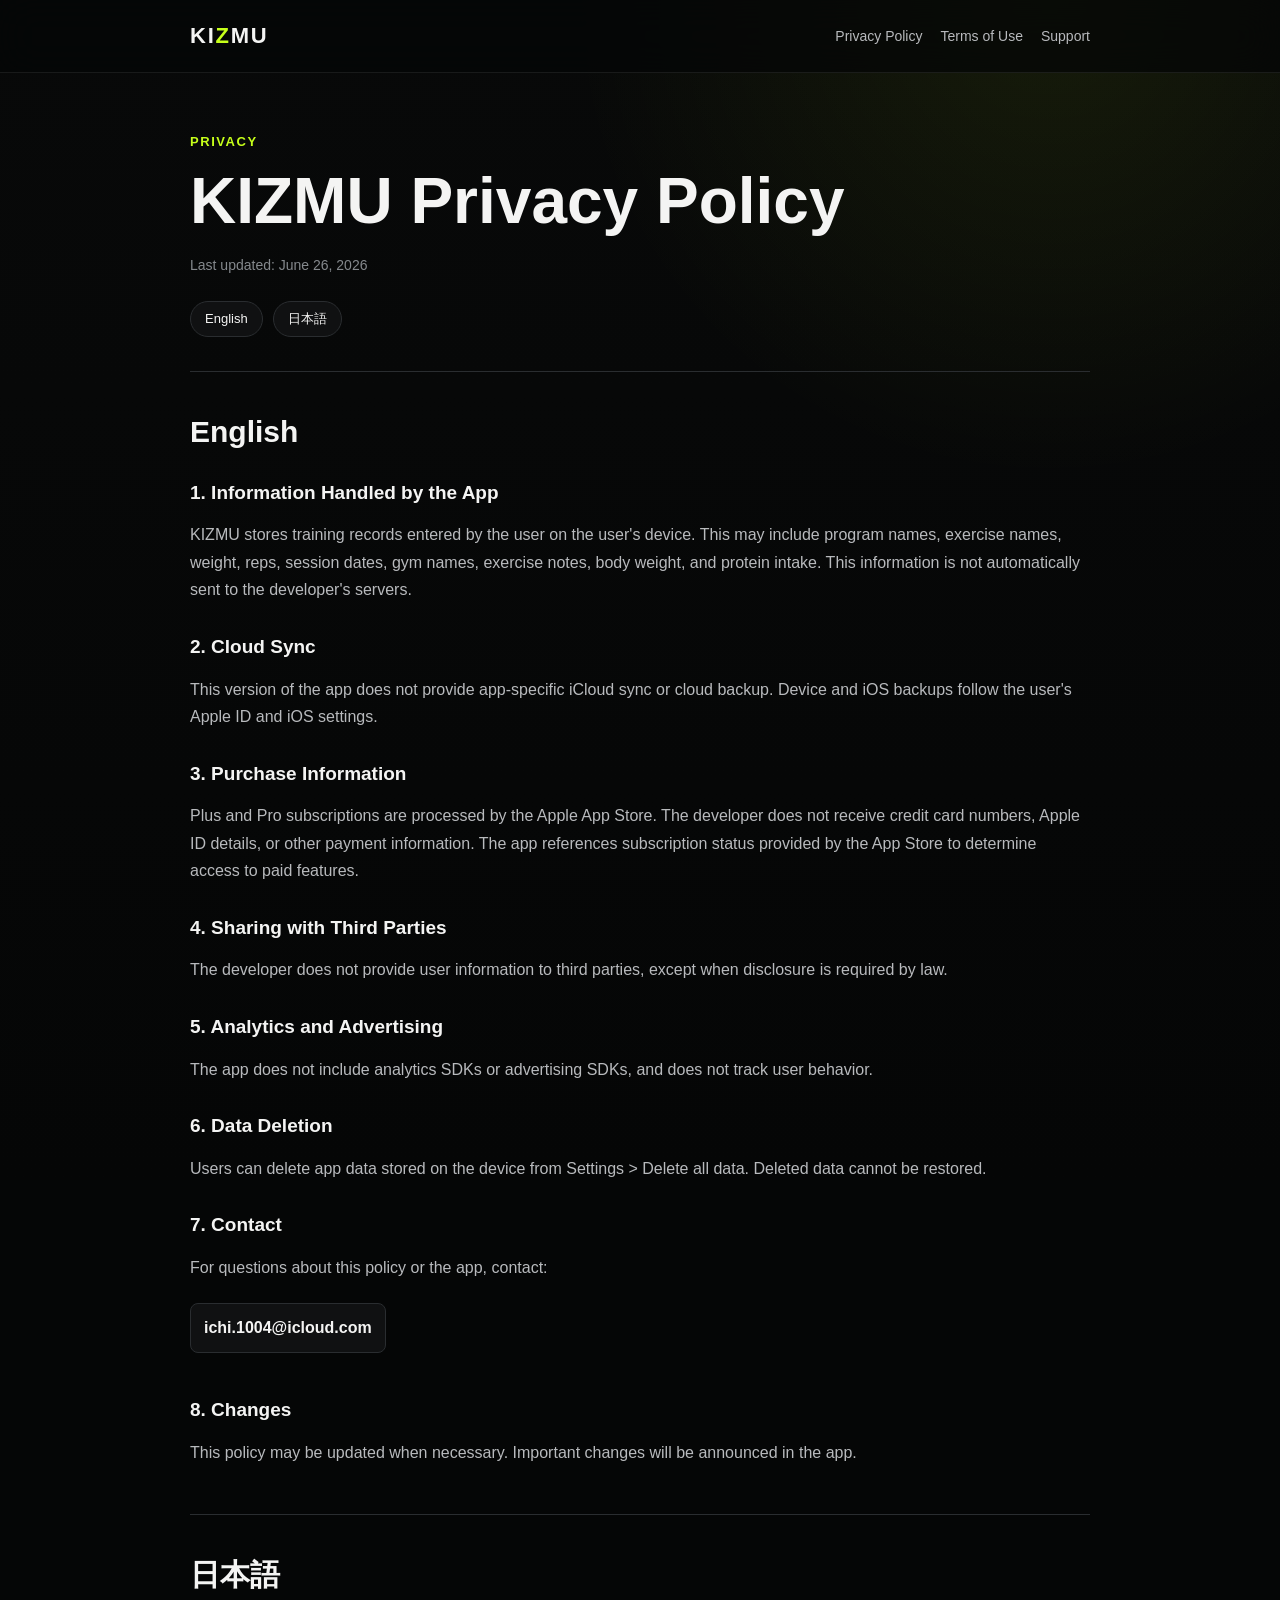
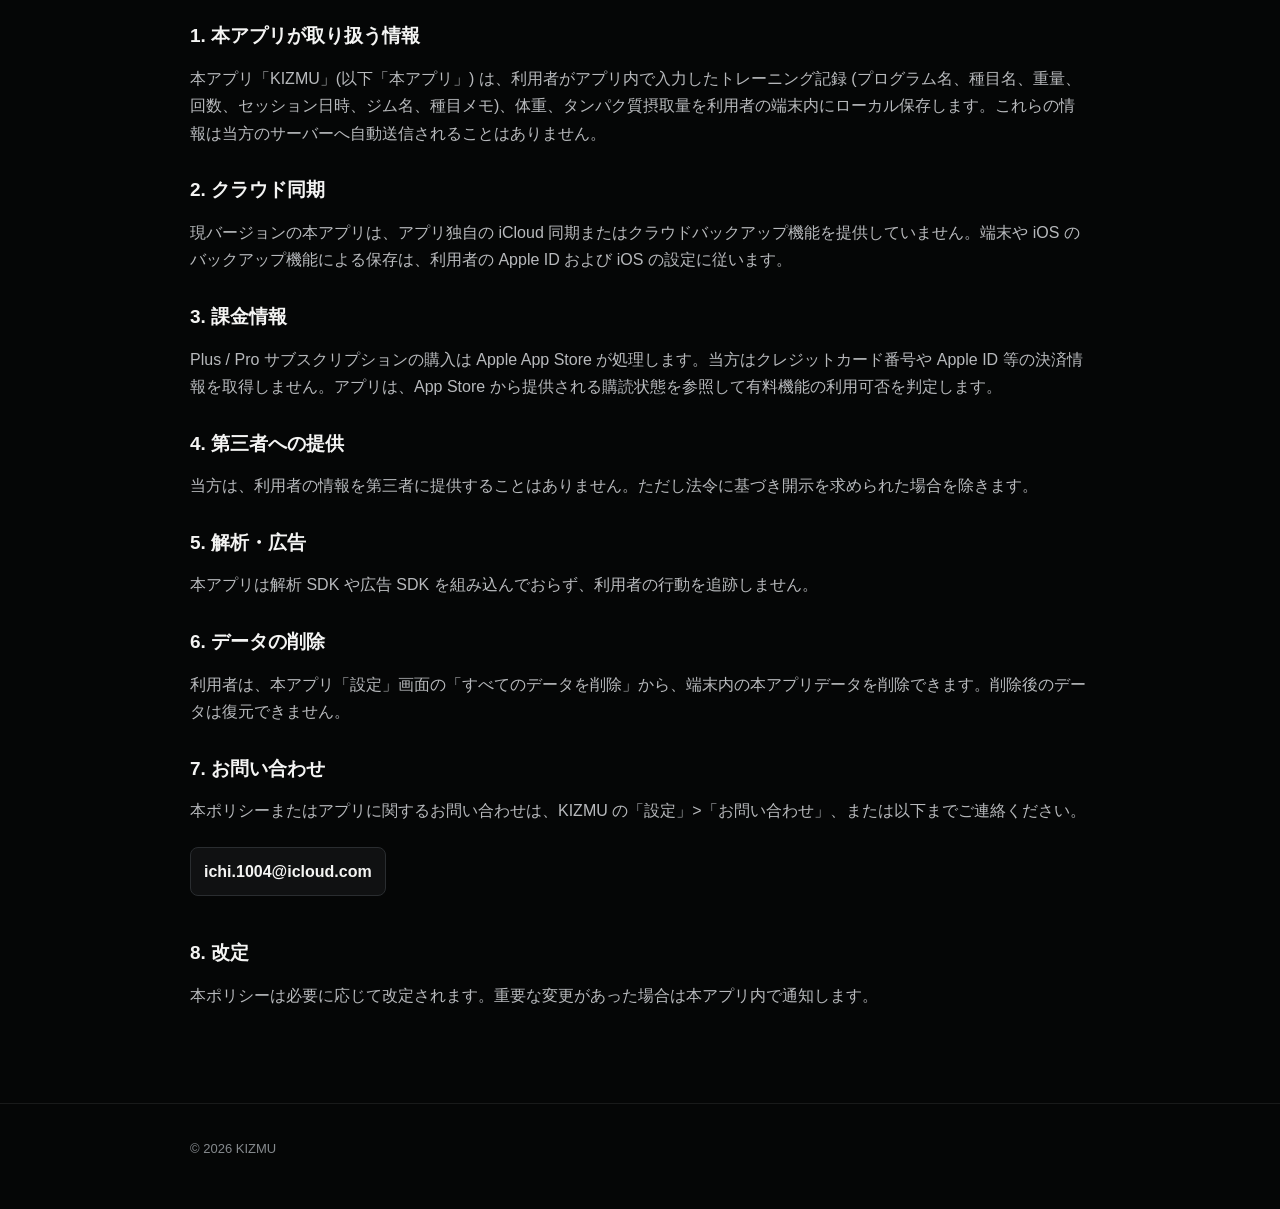
==== privacy/index.html @ bce2b5f2 "Initial KIZMU support site" ====
<!doctype html>
<html lang="en">
<head>
  <meta charset="utf-8">
  <meta name="viewport" content="width=device-width, initial-scale=1">
  <title>KIZMU Privacy Policy</title>
  <meta name="description" content="KIZMU Privacy Policy.">
  <link rel="icon" href="../favicon.svg" type="image/svg+xml">
  <link rel="stylesheet" href="../styles.css">
</head>
<body>
  <header class="site-header">
    <div class="shell nav">
      <a class="brand" href="../" aria-label="KIZMU home">KI<span class="z">Z</span>MU</a>
      <nav class="nav-links" aria-label="Site navigation">
        <a href="../privacy/">Privacy Policy</a>
        <a href="../terms/">Terms of Use</a>
        <a href="../support/">Support</a>
      </nav>
    </div>
  </header>

  <main class="shell doc">
    <header class="doc-header">
      <p class="eyebrow">Privacy</p>
      <h1>KIZMU Privacy Policy</h1>
      <p class="updated">Last updated: June 26, 2026</p>
      <div class="lang-nav" aria-label="Language sections">
        <a href="#english">English</a>
        <a href="#japanese">日本語</a>
      </div>
    </header>

    <section id="english" class="section" lang="en">
      <h2>English</h2>
      <h3>1. Information Handled by the App</h3>
      <p>KIZMU stores training records entered by the user on the user's device. This may include program names, exercise names, weight, reps, session dates, gym names, exercise notes, body weight, and protein intake. This information is not automatically sent to the developer's servers.</p>

      <h3>2. Cloud Sync</h3>
      <p>This version of the app does not provide app-specific iCloud sync or cloud backup. Device and iOS backups follow the user's Apple ID and iOS settings.</p>

      <h3>3. Purchase Information</h3>
      <p>Plus and Pro subscriptions are processed by the Apple App Store. The developer does not receive credit card numbers, Apple ID details, or other payment information. The app references subscription status provided by the App Store to determine access to paid features.</p>

      <h3>4. Sharing with Third Parties</h3>
      <p>The developer does not provide user information to third parties, except when disclosure is required by law.</p>

      <h3>5. Analytics and Advertising</h3>
      <p>The app does not include analytics SDKs or advertising SDKs, and does not track user behavior.</p>

      <h3>6. Data Deletion</h3>
      <p>Users can delete app data stored on the device from Settings &gt; Delete all data. Deleted data cannot be restored.</p>

      <h3>7. Contact</h3>
      <p>For questions about this policy or the app, contact:</p>
      <a class="contact-line" href="mailto:ichi.1004@icloud.com">ichi.1004@icloud.com</a>

      <h3>8. Changes</h3>
      <p>This policy may be updated when necessary. Important changes will be announced in the app.</p>
    </section>

    <section id="japanese" class="section" lang="ja">
      <h2>日本語</h2>
      <h3>1. 本アプリが取り扱う情報</h3>
      <p>本アプリ「KIZMU」(以下「本アプリ」) は、利用者がアプリ内で入力したトレーニング記録 (プログラム名、種目名、重量、回数、セッション日時、ジム名、種目メモ)、体重、タンパク質摂取量を利用者の端末内にローカル保存します。これらの情報は当方のサーバーへ自動送信されることはありません。</p>

      <h3>2. クラウド同期</h3>
      <p>現バージョンの本アプリは、アプリ独自の iCloud 同期またはクラウドバックアップ機能を提供していません。端末や iOS のバックアップ機能による保存は、利用者の Apple ID および iOS の設定に従います。</p>

      <h3>3. 課金情報</h3>
      <p>Plus / Pro サブスクリプションの購入は Apple App Store が処理します。当方はクレジットカード番号や Apple ID 等の決済情報を取得しません。アプリは、App Store から提供される購読状態を参照して有料機能の利用可否を判定します。</p>

      <h3>4. 第三者への提供</h3>
      <p>当方は、利用者の情報を第三者に提供することはありません。ただし法令に基づき開示を求められた場合を除きます。</p>

      <h3>5. 解析・広告</h3>
      <p>本アプリは解析 SDK や広告 SDK を組み込んでおらず、利用者の行動を追跡しません。</p>

      <h3>6. データの削除</h3>
      <p>利用者は、本アプリ「設定」画面の「すべてのデータを削除」から、端末内の本アプリデータを削除できます。削除後のデータは復元できません。</p>

      <h3>7. お問い合わせ</h3>
      <p>本ポリシーまたはアプリに関するお問い合わせは、KIZMU の「設定」&gt;「お問い合わせ」、または以下までご連絡ください。</p>
      <a class="contact-line" href="mailto:ichi.1004@icloud.com">ichi.1004@icloud.com</a>

      <h3>8. 改定</h3>
      <p>本ポリシーは必要に応じて改定されます。重要な変更があった場合は本アプリ内で通知します。</p>
    </section>
  </main>

  <footer class="site-footer">
    <div class="shell">© 2026 KIZMU</div>
  </footer>
</body>
</html>
---- styles.css ----
:root {
  color-scheme: dark;
  --bg: #050606;
  --surface: #101112;
  --surface-2: #17191b;
  --line: #2a2d30;
  --text: #f4f4f3;
  --muted: #b8babd;
  --soft: #85898d;
  --accent: #c6ff1a;
  --max: 900px;
}

* {
  box-sizing: border-box;
}

html {
  background: var(--bg);
}

body {
  margin: 0;
  min-height: 100vh;
  background:
    radial-gradient(circle at 82% 0%, rgba(198, 255, 26, 0.08), transparent 30rem),
    linear-gradient(180deg, #080909 0%, #050606 42%, #050606 100%);
  color: var(--text);
  font-family: -apple-system, BlinkMacSystemFont, "SF Pro Text", "Segoe UI", sans-serif;
  line-height: 1.72;
}

a {
  color: var(--accent);
  text-decoration: none;
}

a:hover {
  text-decoration: underline;
}

.shell {
  width: min(100% - 40px, var(--max));
  margin: 0 auto;
}

.site-header {
  border-bottom: 1px solid rgba(255, 255, 255, 0.08);
  background: rgba(5, 6, 6, 0.74);
  backdrop-filter: blur(18px);
  position: sticky;
  top: 0;
  z-index: 2;
}

.nav {
  min-height: 72px;
  display: flex;
  align-items: center;
  justify-content: space-between;
  gap: 24px;
}

.brand {
  color: var(--text);
  font-size: 22px;
  font-weight: 800;
  letter-spacing: 0.08em;
}

.brand .z {
  color: var(--accent);
}

.nav-links {
  display: flex;
  gap: 18px;
  flex-wrap: wrap;
  justify-content: flex-end;
  font-size: 14px;
  color: var(--muted);
}

.nav-links a {
  color: var(--muted);
}

.hero {
  padding: 92px 0 58px;
}

.eyebrow {
  margin: 0 0 16px;
  color: var(--accent);
  font-size: 13px;
  font-weight: 700;
  letter-spacing: 0.12em;
  text-transform: uppercase;
}

h1 {
  margin: 0;
  max-width: 780px;
  font-size: clamp(44px, 8vw, 76px);
  line-height: 1.02;
  letter-spacing: 0;
}

.lead {
  margin: 24px 0 0;
  max-width: 680px;
  color: var(--muted);
  font-size: 18px;
}

.cards {
  display: grid;
  grid-template-columns: repeat(3, 1fr);
  gap: 14px;
  padding-bottom: 72px;
}

.card {
  min-height: 160px;
  padding: 22px;
  border: 1px solid var(--line);
  border-radius: 8px;
  background: linear-gradient(180deg, rgba(23, 25, 27, 0.92), rgba(12, 13, 14, 0.92));
}

.card h2 {
  margin: 0 0 10px;
  font-size: 18px;
  line-height: 1.25;
}

.card p {
  margin: 0;
  color: var(--muted);
  font-size: 14px;
}

.doc {
  padding: 58px 0 78px;
}

.doc-header {
  padding-bottom: 34px;
  border-bottom: 1px solid var(--line);
}

.doc-header h1 {
  font-size: clamp(38px, 7vw, 64px);
}

.updated {
  margin: 18px 0 0;
  color: var(--soft);
  font-size: 14px;
}

.lang-nav {
  display: flex;
  flex-wrap: wrap;
  gap: 10px;
  margin-top: 24px;
}

.lang-nav a {
  display: inline-flex;
  align-items: center;
  min-height: 36px;
  padding: 0 14px;
  border: 1px solid var(--line);
  border-radius: 999px;
  color: var(--text);
  background: var(--surface);
  font-size: 13px;
}

.section {
  padding-top: 42px;
}

.section + .section {
  margin-top: 48px;
  border-top: 1px solid var(--line);
}

h2 {
  margin: 0 0 20px;
  font-size: 30px;
  line-height: 1.2;
}

h3 {
  margin: 30px 0 8px;
  font-size: 19px;
  line-height: 1.35;
}

p,
li {
  color: var(--muted);
}

ul,
ol {
  padding-left: 1.35rem;
}

.contact-line {
  display: inline-flex;
  margin: 6px 0 14px;
  padding: 10px 13px;
  border: 1px solid var(--line);
  border-radius: 8px;
  background: var(--surface);
  color: var(--text);
  font-weight: 650;
}

.site-footer {
  padding: 34px 0 48px;
  border-top: 1px solid rgba(255, 255, 255, 0.08);
  color: var(--soft);
  font-size: 13px;
}

@media (max-width: 760px) {
  .nav {
    align-items: flex-start;
    flex-direction: column;
    padding: 18px 0;
  }

  .nav-links {
    justify-content: flex-start;
  }

  .hero {
    padding-top: 64px;
  }

  .cards {
    grid-template-columns: 1fr;
  }
}
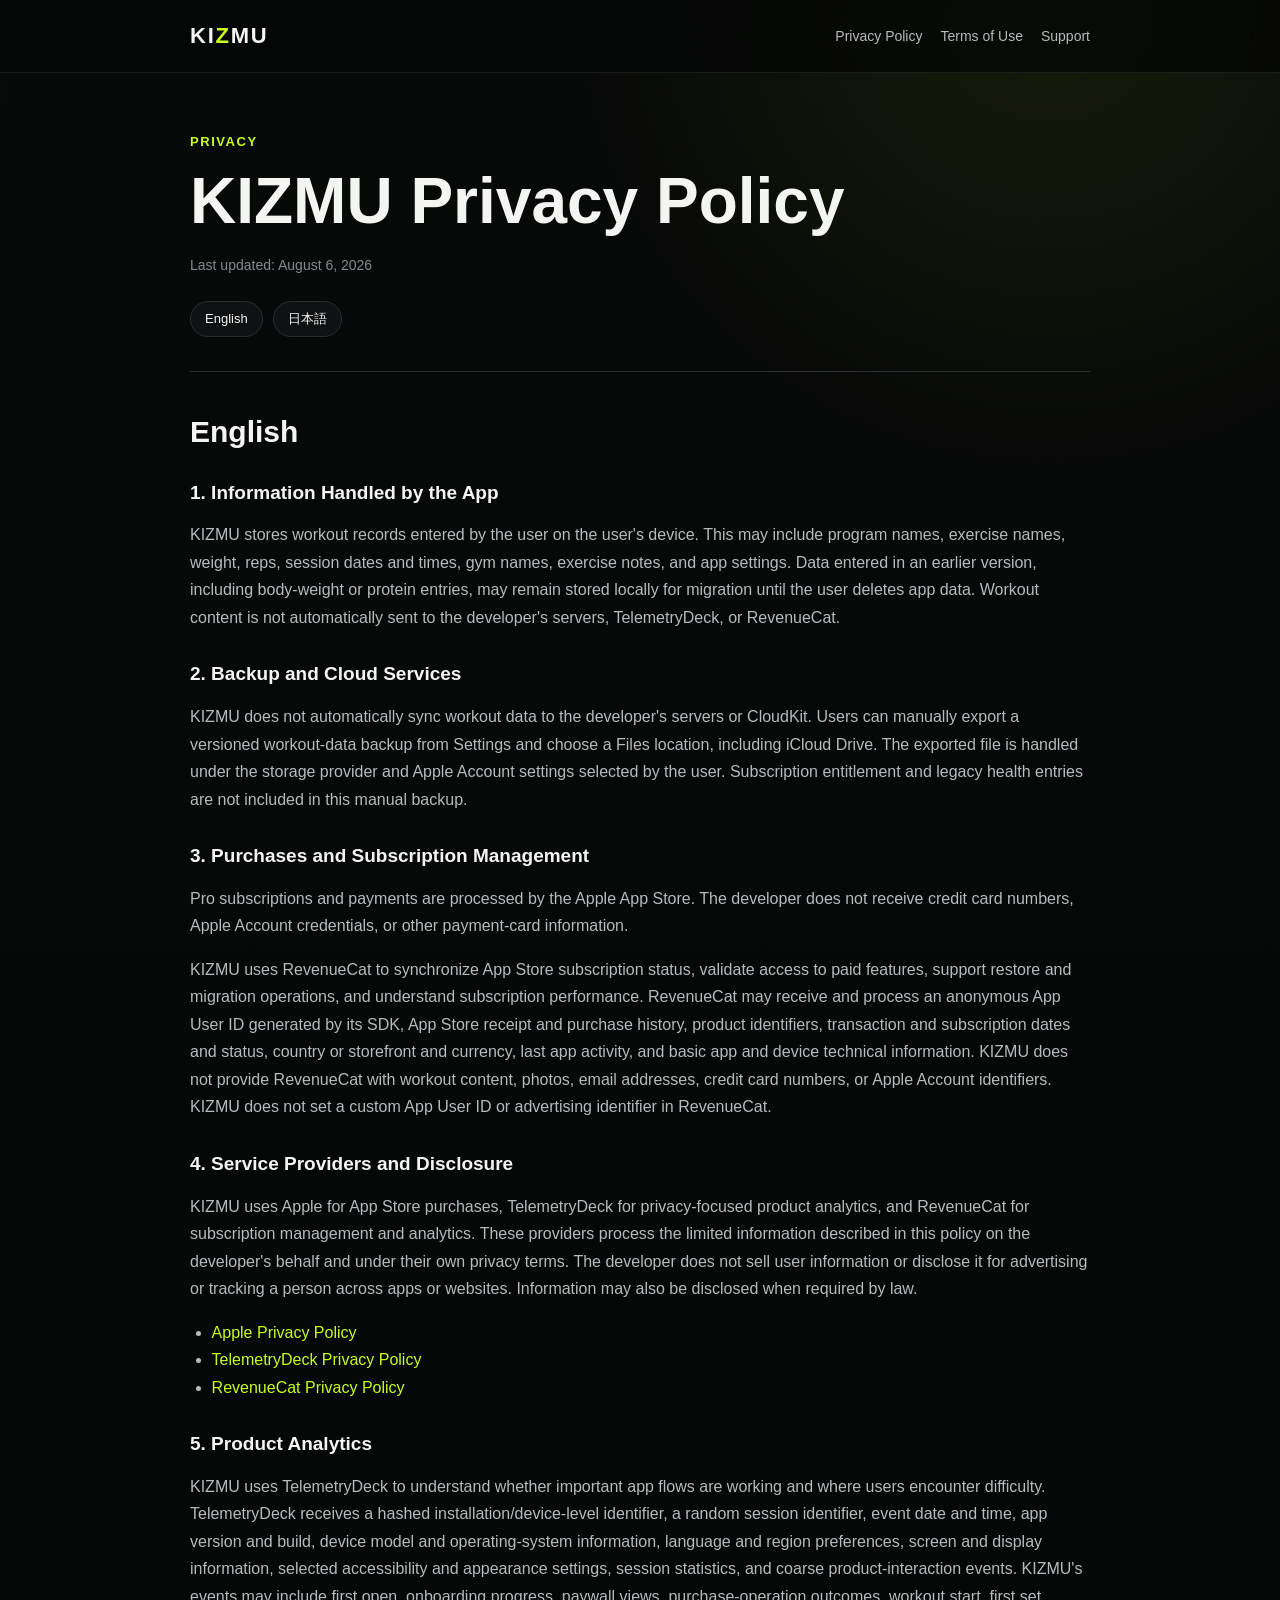
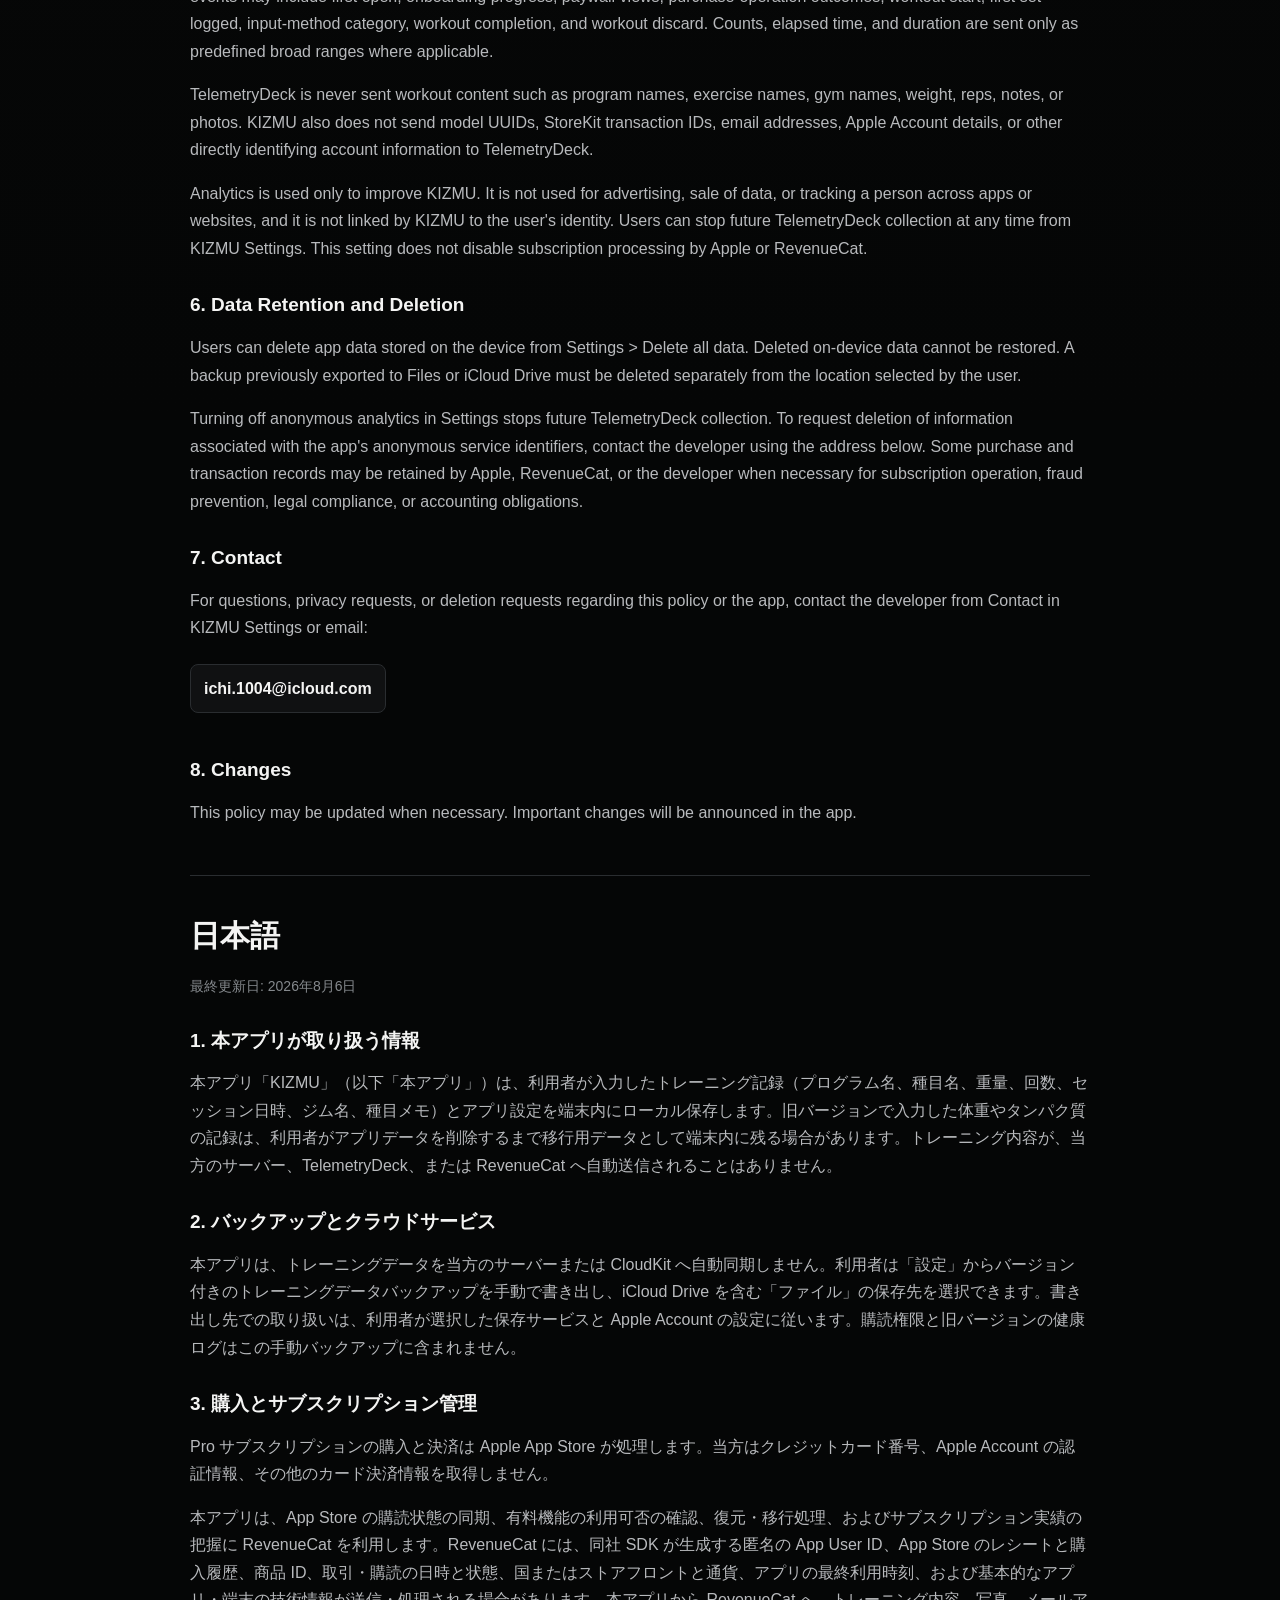
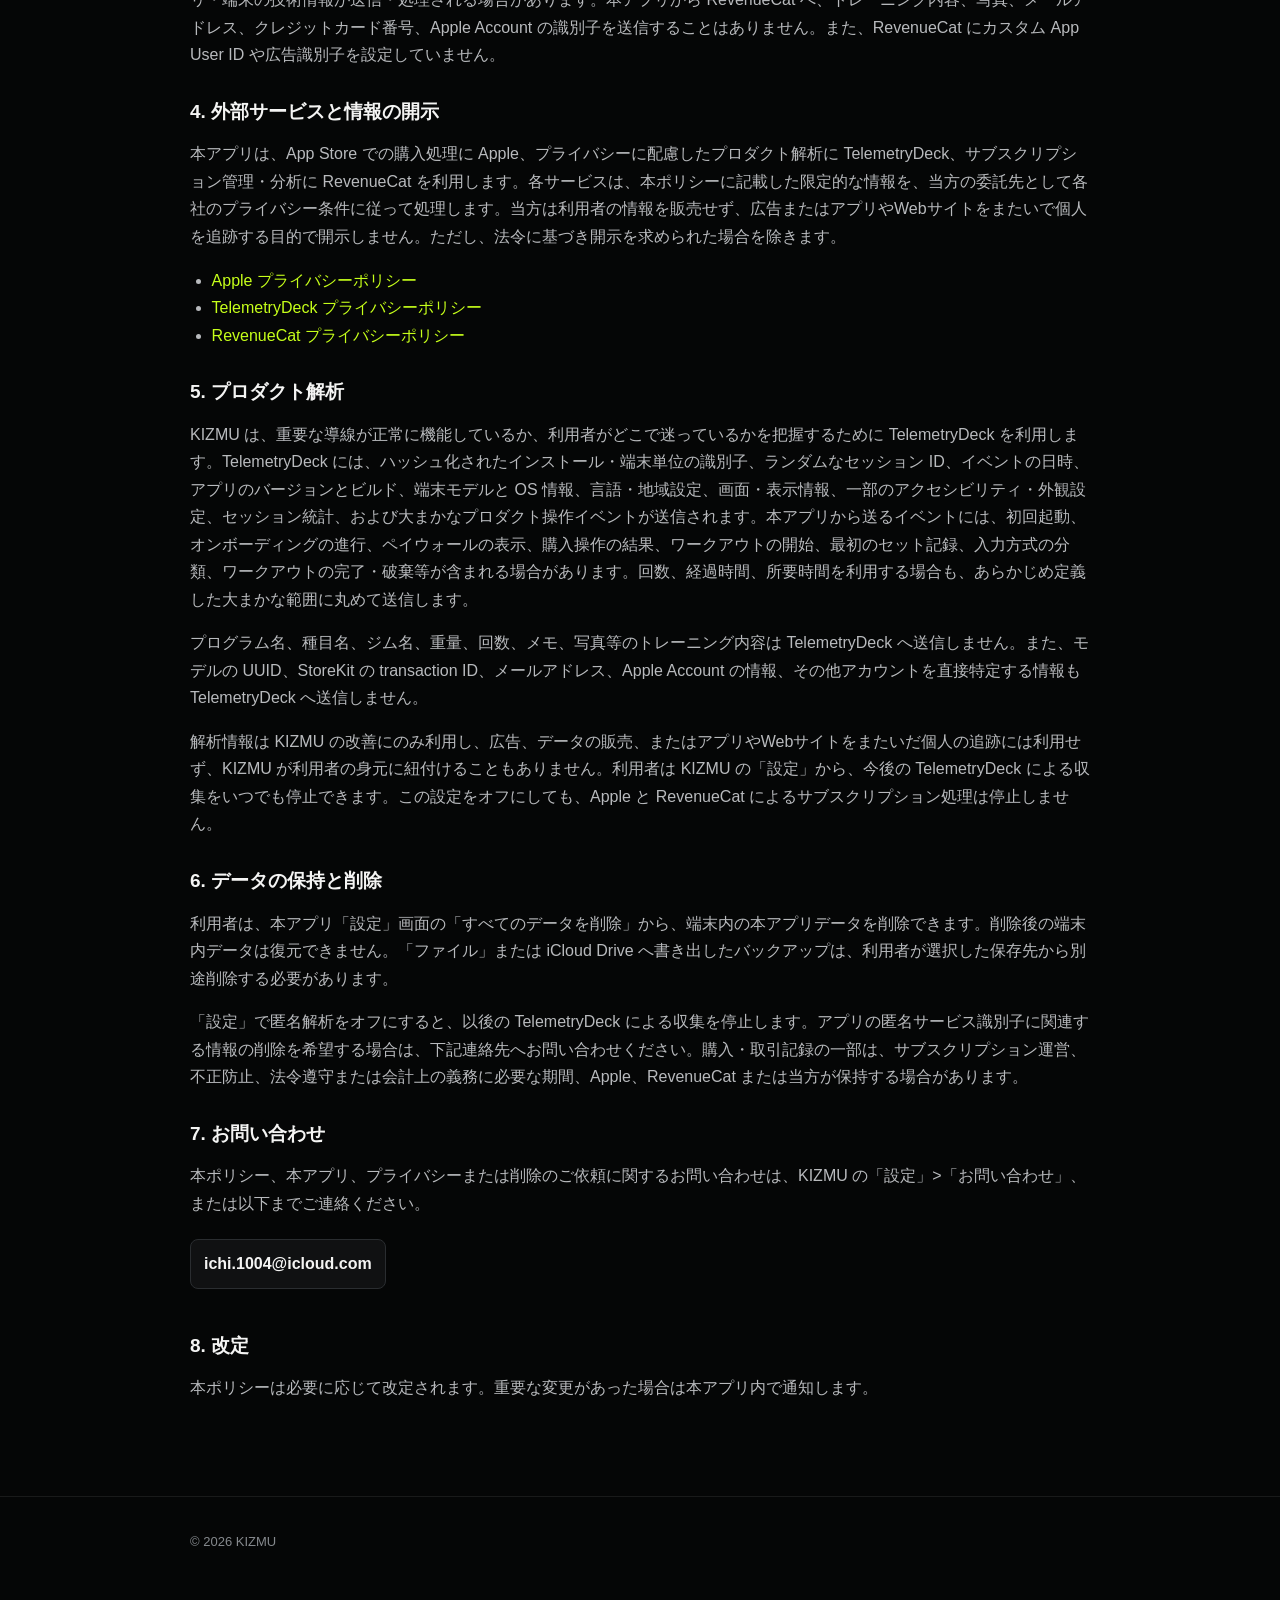
==== commit d74596d8: "Update privacy policy for analytics and subscriptions" ====
--- a/privacy/index.html
+++ b/privacy/index.html
@@ -24,7 +24,7 @@
     <header class="doc-header">
       <p class="eyebrow">Privacy</p>
       <h1>KIZMU Privacy Policy</h1>
-      <p class="updated">Last updated: June 26, 2026</p>
+      <p class="updated">Last updated: August 6, 2026</p>
       <div class="lang-nav" aria-label="Language sections">
         <a href="#english">English</a>
         <a href="#japanese">日本語</a>
@@ -34,25 +34,34 @@
     <section id="english" class="section" lang="en">
       <h2>English</h2>
       <h3>1. Information Handled by the App</h3>
-      <p>KIZMU stores training records entered by the user on the user's device. This may include program names, exercise names, weight, reps, session dates, gym names, exercise notes, body weight, and protein intake. This information is not automatically sent to the developer's servers.</p>
+      <p>KIZMU stores workout records entered by the user on the user's device. This may include program names, exercise names, weight, reps, session dates and times, gym names, exercise notes, and app settings. Data entered in an earlier version, including body-weight or protein entries, may remain stored locally for migration until the user deletes app data. Workout content is not automatically sent to the developer's servers, TelemetryDeck, or RevenueCat.</p>
 
-      <h3>2. Cloud Sync</h3>
-      <p>This version of the app does not provide app-specific iCloud sync or cloud backup. Device and iOS backups follow the user's Apple ID and iOS settings.</p>
+      <h3>2. Backup and Cloud Services</h3>
+      <p>KIZMU does not automatically sync workout data to the developer's servers or CloudKit. Users can manually export a versioned workout-data backup from Settings and choose a Files location, including iCloud Drive. The exported file is handled under the storage provider and Apple Account settings selected by the user. Subscription entitlement and legacy health entries are not included in this manual backup.</p>
 
-      <h3>3. Purchase Information</h3>
-      <p>Plus and Pro subscriptions are processed by the Apple App Store. The developer does not receive credit card numbers, Apple ID details, or other payment information. The app references subscription status provided by the App Store to determine access to paid features.</p>
+      <h3>3. Purchases and Subscription Management</h3>
+      <p>Pro subscriptions and payments are processed by the Apple App Store. The developer does not receive credit card numbers, Apple Account credentials, or other payment-card information.</p>
+      <p>KIZMU uses RevenueCat to synchronize App Store subscription status, validate access to paid features, support restore and migration operations, and understand subscription performance. RevenueCat may receive and process an anonymous App User ID generated by its SDK, App Store receipt and purchase history, product identifiers, transaction and subscription dates and status, country or storefront and currency, last app activity, and basic app and device technical information. KIZMU does not provide RevenueCat with workout content, photos, email addresses, credit card numbers, or Apple Account identifiers. KIZMU does not set a custom App User ID or advertising identifier in RevenueCat.</p>
 
-      <h3>4. Sharing with Third Parties</h3>
-      <p>The developer does not provide user information to third parties, except when disclosure is required by law.</p>
+      <h3>4. Service Providers and Disclosure</h3>
+      <p>KIZMU uses Apple for App Store purchases, TelemetryDeck for privacy-focused product analytics, and RevenueCat for subscription management and analytics. These providers process the limited information described in this policy on the developer's behalf and under their own privacy terms. The developer does not sell user information or disclose it for advertising or tracking a person across apps or websites. Information may also be disclosed when required by law.</p>
+      <ul>
+        <li><a href="https://www.apple.com/legal/privacy/">Apple Privacy Policy</a></li>
+        <li><a href="https://telemetrydeck.com/privacy/">TelemetryDeck Privacy Policy</a></li>
+        <li><a href="https://www.revenuecat.com/privacy-policy/">RevenueCat Privacy Policy</a></li>
+      </ul>
 
-      <h3>5. Analytics and Advertising</h3>
-      <p>The app does not include analytics SDKs or advertising SDKs, and does not track user behavior.</p>
+      <h3>5. Product Analytics</h3>
+      <p>KIZMU uses TelemetryDeck to understand whether important app flows are working and where users encounter difficulty. TelemetryDeck receives a hashed installation/device-level identifier, a random session identifier, event date and time, app version and build, device model and operating-system information, language and region preferences, screen and display information, selected accessibility and appearance settings, session statistics, and coarse product-interaction events. KIZMU's events may include first open, onboarding progress, paywall views, purchase-operation outcomes, workout start, first set logged, input-method category, workout completion, and workout discard. Counts, elapsed time, and duration are sent only as predefined broad ranges where applicable.</p>
+      <p>TelemetryDeck is never sent workout content such as program names, exercise names, gym names, weight, reps, notes, or photos. KIZMU also does not send model UUIDs, StoreKit transaction IDs, email addresses, Apple Account details, or other directly identifying account information to TelemetryDeck.</p>
+      <p>Analytics is used only to improve KIZMU. It is not used for advertising, sale of data, or tracking a person across apps or websites, and it is not linked by KIZMU to the user's identity. Users can stop future TelemetryDeck collection at any time from KIZMU Settings. This setting does not disable subscription processing by Apple or RevenueCat.</p>
 
-      <h3>6. Data Deletion</h3>
-      <p>Users can delete app data stored on the device from Settings &gt; Delete all data. Deleted data cannot be restored.</p>
+      <h3>6. Data Retention and Deletion</h3>
+      <p>Users can delete app data stored on the device from Settings &gt; Delete all data. Deleted on-device data cannot be restored. A backup previously exported to Files or iCloud Drive must be deleted separately from the location selected by the user.</p>
+      <p>Turning off anonymous analytics in Settings stops future TelemetryDeck collection. To request deletion of information associated with the app's anonymous service identifiers, contact the developer using the address below. Some purchase and transaction records may be retained by Apple, RevenueCat, or the developer when necessary for subscription operation, fraud prevention, legal compliance, or accounting obligations.</p>
 
       <h3>7. Contact</h3>
-      <p>For questions about this policy or the app, contact:</p>
+      <p>For questions, privacy requests, or deletion requests regarding this policy or the app, contact the developer from Contact in KIZMU Settings or email:</p>
       <a class="contact-line" href="mailto:ichi.1004@icloud.com">ichi.1004@icloud.com</a>
 
       <h3>8. Changes</h3>
@@ -61,26 +70,36 @@
 
     <section id="japanese" class="section" lang="ja">
       <h2>日本語</h2>
+      <p class="updated">最終更新日: 2026年8月6日</p>
       <h3>1. 本アプリが取り扱う情報</h3>
-      <p>本アプリ「KIZMU」(以下「本アプリ」) は、利用者がアプリ内で入力したトレーニング記録 (プログラム名、種目名、重量、回数、セッション日時、ジム名、種目メモ)、体重、タンパク質摂取量を利用者の端末内にローカル保存します。これらの情報は当方のサーバーへ自動送信されることはありません。</p>
+      <p>本アプリ「KIZMU」（以下「本アプリ」）は、利用者が入力したトレーニング記録（プログラム名、種目名、重量、回数、セッション日時、ジム名、種目メモ）とアプリ設定を端末内にローカル保存します。旧バージョンで入力した体重やタンパク質の記録は、利用者がアプリデータを削除するまで移行用データとして端末内に残る場合があります。トレーニング内容が、当方のサーバー、TelemetryDeck、または RevenueCat へ自動送信されることはありません。</p>
 
-      <h3>2. クラウド同期</h3>
-      <p>現バージョンの本アプリは、アプリ独自の iCloud 同期またはクラウドバックアップ機能を提供していません。端末や iOS のバックアップ機能による保存は、利用者の Apple ID および iOS の設定に従います。</p>
+      <h3>2. バックアップとクラウドサービス</h3>
+      <p>本アプリは、トレーニングデータを当方のサーバーまたは CloudKit へ自動同期しません。利用者は「設定」からバージョン付きのトレーニングデータバックアップを手動で書き出し、iCloud Drive を含む「ファイル」の保存先を選択できます。書き出し先での取り扱いは、利用者が選択した保存サービスと Apple Account の設定に従います。購読権限と旧バージョンの健康ログはこの手動バックアップに含まれません。</p>
 
-      <h3>3. 課金情報</h3>
-      <p>Plus / Pro サブスクリプションの購入は Apple App Store が処理します。当方はクレジットカード番号や Apple ID 等の決済情報を取得しません。アプリは、App Store から提供される購読状態を参照して有料機能の利用可否を判定します。</p>
+      <h3>3. 購入とサブスクリプション管理</h3>
+      <p>Pro サブスクリプションの購入と決済は Apple App Store が処理します。当方はクレジットカード番号、Apple Account の認証情報、その他のカード決済情報を取得しません。</p>
+      <p>本アプリは、App Store の購読状態の同期、有料機能の利用可否の確認、復元・移行処理、およびサブスクリプション実績の把握に RevenueCat を利用します。RevenueCat には、同社 SDK が生成する匿名の App User ID、App Store のレシートと購入履歴、商品 ID、取引・購読の日時と状態、国またはストアフロントと通貨、アプリの最終利用時刻、および基本的なアプリ・端末の技術情報が送信・処理される場合があります。本アプリから RevenueCat へ、トレーニング内容、写真、メールアドレス、クレジットカード番号、Apple Account の識別子を送信することはありません。また、RevenueCat にカスタム App User ID や広告識別子を設定していません。</p>
 
-      <h3>4. 第三者への提供</h3>
-      <p>当方は、利用者の情報を第三者に提供することはありません。ただし法令に基づき開示を求められた場合を除きます。</p>
+      <h3>4. 外部サービスと情報の開示</h3>
+      <p>本アプリは、App Store での購入処理に Apple、プライバシーに配慮したプロダクト解析に TelemetryDeck、サブスクリプション管理・分析に RevenueCat を利用します。各サービスは、本ポリシーに記載した限定的な情報を、当方の委託先として各社のプライバシー条件に従って処理します。当方は利用者の情報を販売せず、広告またはアプリやWebサイトをまたいで個人を追跡する目的で開示しません。ただし、法令に基づき開示を求められた場合を除きます。</p>
+      <ul>
+        <li><a href="https://www.apple.com/legal/privacy/jp/">Apple プライバシーポリシー</a></li>
+        <li><a href="https://telemetrydeck.com/privacy/">TelemetryDeck プライバシーポリシー</a></li>
+        <li><a href="https://www.revenuecat.com/privacy-policy/">RevenueCat プライバシーポリシー</a></li>
+      </ul>
 
-      <h3>5. 解析・広告</h3>
-      <p>本アプリは解析 SDK や広告 SDK を組み込んでおらず、利用者の行動を追跡しません。</p>
+      <h3>5. プロダクト解析</h3>
+      <p>KIZMU は、重要な導線が正常に機能しているか、利用者がどこで迷っているかを把握するために TelemetryDeck を利用します。TelemetryDeck には、ハッシュ化されたインストール・端末単位の識別子、ランダムなセッション ID、イベントの日時、アプリのバージョンとビルド、端末モデルと OS 情報、言語・地域設定、画面・表示情報、一部のアクセシビリティ・外観設定、セッション統計、および大まかなプロダクト操作イベントが送信されます。本アプリから送るイベントには、初回起動、オンボーディングの進行、ペイウォールの表示、購入操作の結果、ワークアウトの開始、最初のセット記録、入力方式の分類、ワークアウトの完了・破棄等が含まれる場合があります。回数、経過時間、所要時間を利用する場合も、あらかじめ定義した大まかな範囲に丸めて送信します。</p>
+      <p>プログラム名、種目名、ジム名、重量、回数、メモ、写真等のトレーニング内容は TelemetryDeck へ送信しません。また、モデルの UUID、StoreKit の transaction ID、メールアドレス、Apple Account の情報、その他アカウントを直接特定する情報も TelemetryDeck へ送信しません。</p>
+      <p>解析情報は KIZMU の改善にのみ利用し、広告、データの販売、またはアプリやWebサイトをまたいだ個人の追跡には利用せず、KIZMU が利用者の身元に紐付けることもありません。利用者は KIZMU の「設定」から、今後の TelemetryDeck による収集をいつでも停止できます。この設定をオフにしても、Apple と RevenueCat によるサブスクリプション処理は停止しません。</p>
 
-      <h3>6. データの削除</h3>
-      <p>利用者は、本アプリ「設定」画面の「すべてのデータを削除」から、端末内の本アプリデータを削除できます。削除後のデータは復元できません。</p>
+      <h3>6. データの保持と削除</h3>
+      <p>利用者は、本アプリ「設定」画面の「すべてのデータを削除」から、端末内の本アプリデータを削除できます。削除後の端末内データは復元できません。「ファイル」または iCloud Drive へ書き出したバックアップは、利用者が選択した保存先から別途削除する必要があります。</p>
+      <p>「設定」で匿名解析をオフにすると、以後の TelemetryDeck による収集を停止します。アプリの匿名サービス識別子に関連する情報の削除を希望する場合は、下記連絡先へお問い合わせください。購入・取引記録の一部は、サブスクリプション運営、不正防止、法令遵守または会計上の義務に必要な期間、Apple、RevenueCat または当方が保持する場合があります。</p>
 
       <h3>7. お問い合わせ</h3>
-      <p>本ポリシーまたはアプリに関するお問い合わせは、KIZMU の「設定」&gt;「お問い合わせ」、または以下までご連絡ください。</p>
+      <p>本ポリシー、本アプリ、プライバシーまたは削除のご依頼に関するお問い合わせは、KIZMU の「設定」&gt;「お問い合わせ」、または以下までご連絡ください。</p>
       <a class="contact-line" href="mailto:ichi.1004@icloud.com">ichi.1004@icloud.com</a>
 
       <h3>8. 改定</h3>
